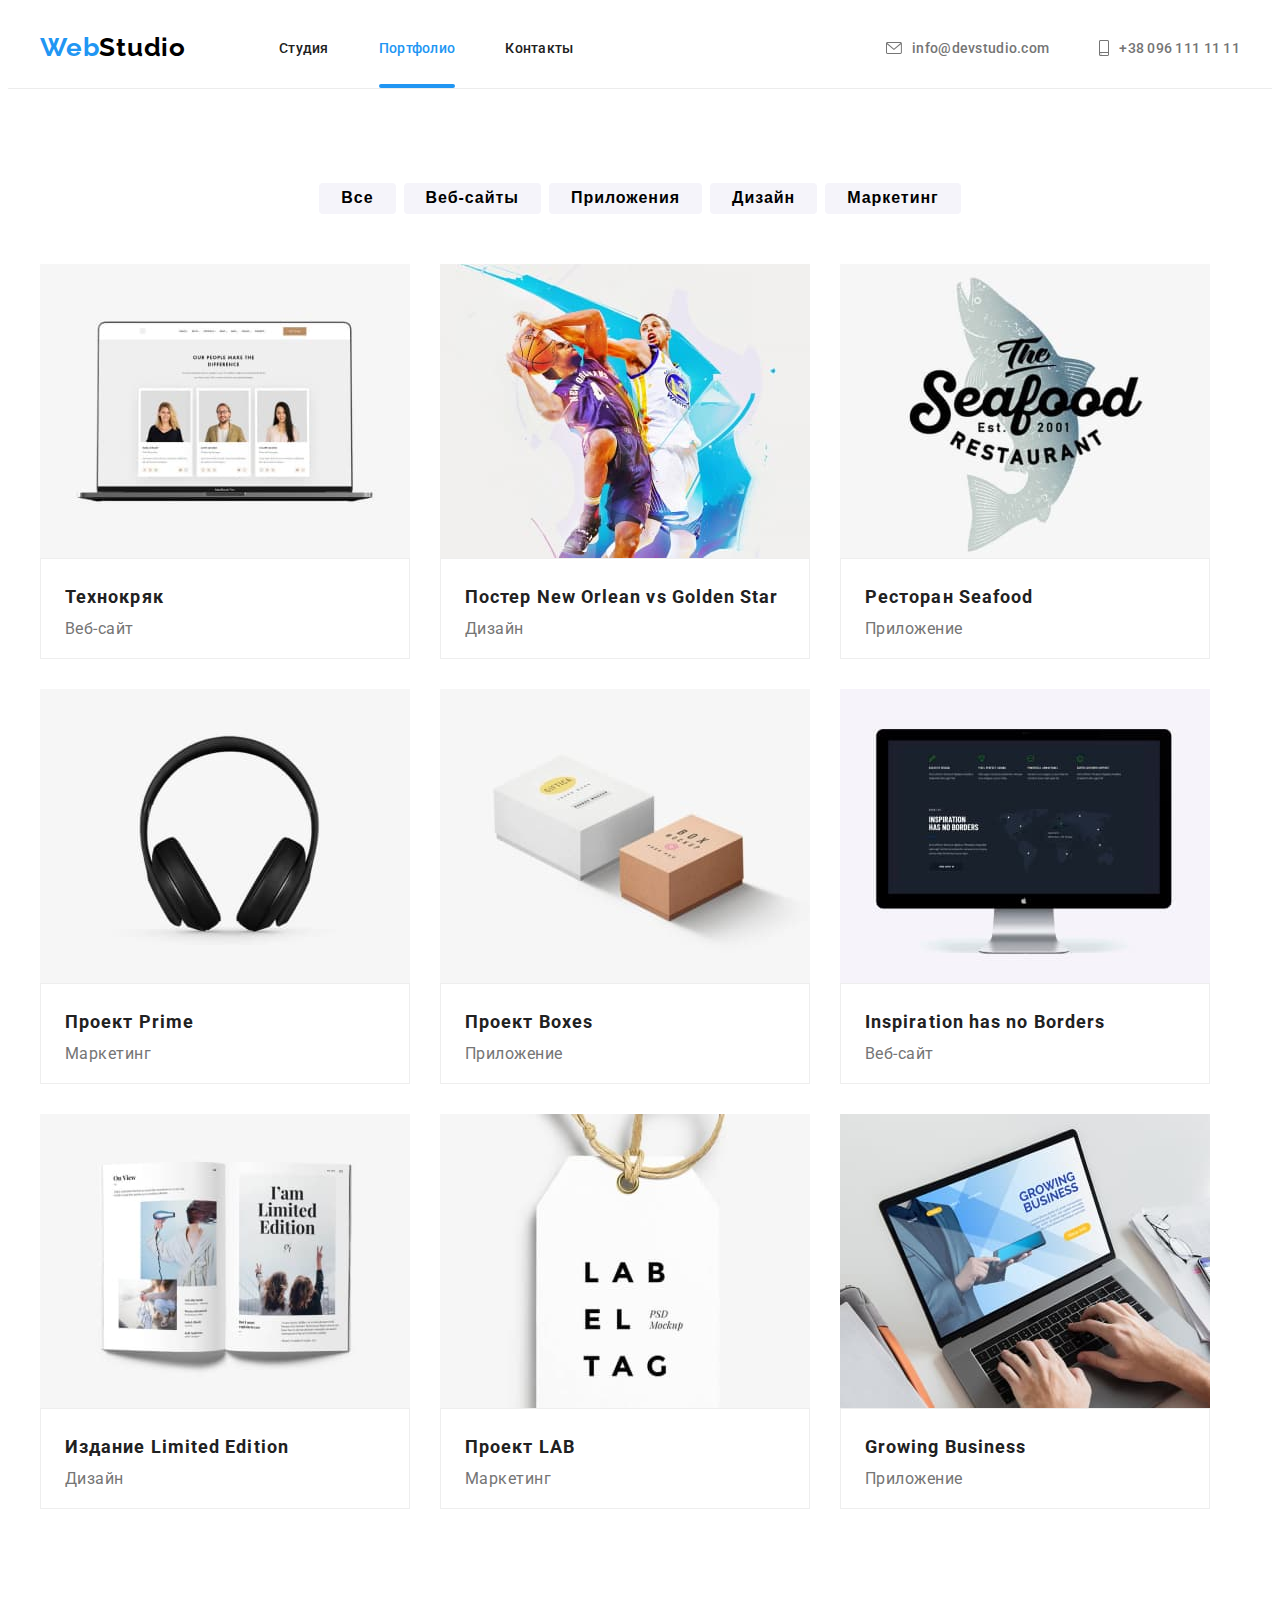
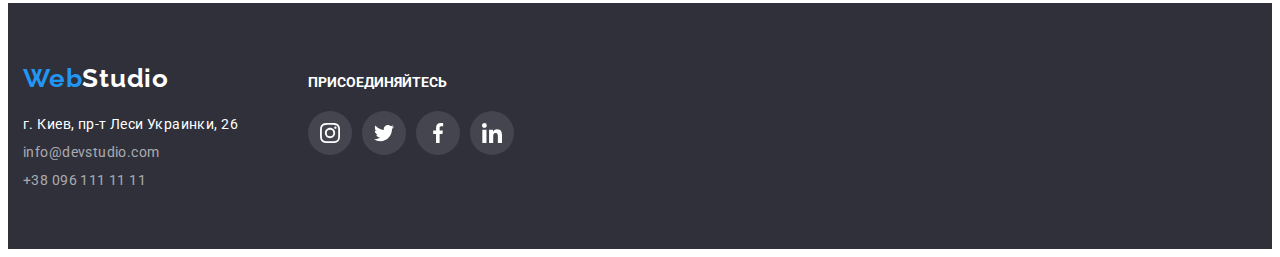
==== portfolio.html @ 785970d9 "added files from hw#5" ====
<!DOCTYPE html>
<html lang="ru">

<head>
  <meta charset="UTF-8" />
  <meta name="viewport" content="width=device-width, initial-scale=1.0" />
  <title>Portfolio</title>
  <link rel="preconnect" href="https://fonts.gstatic.com" />
  <link href="https://fonts.googleapis.com/css2?family=Raleway:wght@700&family=Roboto:wght@400;500;700;900&display=swap"
    rel="stylesheet" />
  <link rel="stylesheet" href="https://cdnjs.cloudflare.com/ajax/libs/modern-normalize/1.0.0/modern-normalize.min.css"
    integrity="sha512-ISS7cAi1PEhQ8jnbJpJZMd29NlhNj4AWYyLOSp2CE/CsHxTCu+r+t0D2yoJudVrd0/8fTVPUVDzY5Tvli75u/g=="
    crossorigin="anonymous" />
  <link rel="stylesheet" href="./css/styles.css" />
</head>

<body>
  <!-- Шапка сайта -->
  <header class="page-header portfolio-header">
    <div class="container page-header-menu">
      <nav class="nav">
        <a href="/" lang="en" class="logo-header">
          <span class="logo-web">Web</span><span class="logo-studio">Studio</span></a>
        <ul class="nav-list">
          <li class="nav-list-item">
            <a href="./index.html" class="nav-link">Студия</a>
          </li>
          <li class="nav-list-item">
            <a href="./portfolio.html" class="nav-link current">Портфолио</a>
          </li>
          <li class="nav-list-item">
            <a href="" class="nav-link">Контакты</a>
          </li>
        </ul>
      </nav>
      <ul class="header-contacts">
        <li class="header-contacts-item">
          <a class="email-link item" href="mailto:info@devstudio.com">
            <svg class="contacts-icon-mail">
              <use href="./images/sprite.svg#envelope"></use>
            </svg>
            info@devstudio.com
          </a>
        </li>
        <li class="header-contacts-item"><a class="tel-link item" href="tel:+380961111111">
            <svg class="contacts-icon-tel">
              <use href="./images/sprite.svg#smartphone"></use>
            </svg>
            +38 096 111 11 11</a></li>
      </ul>
    </div>
  </header>
  <main>
    <!-- Список проектов -->
    <section class="portfolio">
      <div class="container">
        <visually hidden>
          <h1 class="visually-hidden">Портфолио</h1>
        </visually>
        <ul class="filter-buttons">
          <li class="filter-items"><button class="modal-btn" type="button">Все</button></li>
          <li class="filter-items"><button class="modal-btn" type="button">Веб-сайты</button></li>
          <li class="filter-items">
            <button class="modal-btn" type="button">Приложения</button>
          </li>
          <li class="filter-items"><button class="modal-btn" type="button">Дизайн</button></li>
          <li class="filter-items"><button class="modal-btn" type="button">Маркетинг</button></li>
        </ul>

        <ul class="projects">
          <li class="projects-item">
            <a href="" class="portfolio-item-link">
              <div class="projects-thumb">
                <img src="./images/portfolio/tehno.jpg" alt="Веб-сайт" width="370" height="294" />
                <p class="description-thumb">
                  Технокряк это современная площадка распространения коронавируса. Компании используют эту платформу для
                  цифрового
                  шпионажа и атак на защищённые сервера конкурентов.
                </p>
              </div>

              <div class="projects-text">
                <h2 class="project-name">Технокряк</h2>
                <p class="project-type">Веб-сайт</p>
              </div>
            </a>
          </li>

          <li class="projects-item">
            <a href="" class="portfolio-item-link">
              <div class="projects-thumb">
                <img src="./images/portfolio/poster.jpg" alt="Постер" width="370" height="294" />
                <p class="description-thumb">
                  Технокряк это современная площадка распространения коронавируса. Компании используют эту платформу для
                  цифрового
                  шпионажа и атак на защищённые сервера конкурентов.
                </p>
              </div>

              <div class="projects-text">
                <h2 class="project-name">
                  Постер <span lang="en">New Orlean vs Golden Star</span>
                </h2>
                <p class="project-type">Дизайн</p>
              </div>
            </a>
          </li>

          <li class="projects-item">
            <a href="" class="portfolio-item-link">
              <div class="projects-thumb">
                <img src="./images/portfolio/resto.jpg" alt="Вывеска Ресторана Seafood" width="370" height="294" />
                <p class="description-thumb">
                  Технокряк это современная площадка распространения коронавируса. Компании используют эту платформу для
                  цифрового
                  шпионажа и атак на защищённые сервера конкурентов.
                </p>
              </div>


              <div class="projects-text">
                <h2 class="project-name">
                  Ресторан <span lang="en">Seafood</span>
                </h2>
                <p class="project-type">Приложение</p>
              </div>
            </a>
          </li>

          <li class="projects-item">
            <a href="" class="portfolio-item-link">
              <div class="projects-thumb">
                <img src="./images/portfolio/prime.jpg" alt="Наушники" width="370" height="294" />
                <p class="description-thumb">
                  Технокряк это современная площадка распространения коронавируса. Компании используют эту платформу для
                  цифрового
                  шпионажа и атак на защищённые сервера конкурентов.
                </p>
              </div>


              <div class="projects-text">
                <h2 class="project-name">
                  Проект <span lang="en">Prime</span>
                </h2>
                <p class="project-type">Маркетинг</p>
              </div>
            </a>
          </li>

          <li class="projects-item">
            <a href="" class="portfolio-item-link">
              <div class="projects-thumb">
                <img src="./images/portfolio/boxes.jpg" alt="Две коробке" width="370" height="294" />
                <p class="description-thumb">
                  Технокряк это современная площадка распространения коронавируса. Компании используют эту платформу для
                  цифрового
                  шпионажа и атак на защищённые сервера конкурентов.
                </p>
              </div>


              <div class="projects-text">
                <h2 class="project-name">
                  Проект <span lang="en">Boxes</span>
                </h2>
                <p class="project-type">Приложение</p>
              </div>
            </a>
          </li>

          <li class="projects-item">
            <a href="" class="portfolio-item-link">
              <div class="projects-thumb">
                <img src="./images/portfolio/inspiration.jpg" alt="Компьтер" width="370" height="294" />
                <p class="description-thumb">
                  Технокряк это современная площадка распространения коронавируса. Компании используют эту платформу для
                  цифрового
                  шпионажа и атак на защищённые сервера конкурентов.
                </p>
              </div>


              <div class="projects-text">
                <h2 class="project-name" lang="en">
                  Inspiration has no Borders
                </h2>
                <p class="project-type">Веб-сайт</p>
              </div>
            </a>
          </li>

          <li class="projects-item">
            <a href="" class="portfolio-item-link">
              <div class="projects-thumb">
                <img src="./images/portfolio/limited.jpg" alt="Журнал" width="370" height="294" />
                <p class="description-thumb">
                  Технокряк это современная площадка распространения коронавируса. Компании используют эту платформу для
                  цифрового
                  шпионажа и атак на защищённые сервера конкурентов.
                </p>
              </div>


              <div class="projects-text">
                <h2 class="project-name">
                  Издание <span lang="en">Limited Edition</span>
                </h2>
                <p class="project-type">Дизайн</p>
              </div>
            </a>
          </li>

          <li class="projects-item">
            <a href="" class="portfolio-item-link">
              <div class="projects-thumb">
                <img src="./images/portfolio/lab.jpg" alt="Бирка" width="370" height="294" />
                <p class="description-thumb">
                  Технокряк это современная площадка распространения коронавируса. Компании используют эту платформу для
                  цифрового
                  шпионажа и атак на защищённые сервера конкурентов.
                </p>
              </div>

              <div class="projects-text">
                <h2 class="project-name">Проект <span lang="en">LAB</span></h2>
                <p class="project-type">Маркетинг</p>
              </div>
            </a>
          </li>

          <li class="projects-item">
            <a href="" class="portfolio-item-link">
              <div class="projects-thumb">
                <img src="./images/portfolio/business.jpg" alt="Ноутбук" width="370" height="294" />
                <p class="description-thumb">
                  Технокряк это современная площадка распространения коронавируса. Компании используют эту платформу для
                  цифрового
                  шпионажа и атак на защищённые сервера конкурентов.
                </p>
              </div>


              <div class="projects-text">
                <h2 class="project-name" lang="en">Growing Business</h2>
                <p class="project-type">Приложение</p>
              </div>
            </a>
          </li>
        </ul>
      </div>
    </section>
  </main>
  <!-- Футер -->
  <footer class="dark-theme page-footer">
    <div class="container footer-container">
      <div class="footer-contacts">
        <a href="/" lang="en" class="logo">
          <span class="logo-web">Web</span><span class="logo-studio logo-footer">Studio</span></a>
        <address class="address">
          <ul class="contact-information-list">
            <li class="contact-information-list-item">
              <a class="contact-information-street" href="https://goo.gl/maps/Xq5LNaimfFNmLag48" target="_blank">г.
                Киев,
                пр-т Леси Украинки, 26</a>
            </li>
            <li class="contact-information-list-item">
              <a class="contact-information-email" href="mailto:info@devstudio.com">info@devstudio.com</a>
            </li>
            <li class="contact-information-list-item">
              <a class="contact-information-phone" href="tel:+380961111111">+38 096 111 11 11</a>
            </li>
          </ul>
        </address>
      </div>
      <div class="join-us">
        <p class="join-us-title">присоединяйтесь</p>
        <ul class="join-us-list">
          <li class="join-us-item">
            <a href="" class="join-us-link">
              <svg width="20" height="20">
                <use href="./images/sprite.svg#instagram"></use>
              </svg>
            </a>
          </li>
          <li class="join-us-item">
            <a href="" class="join-us-link">
              <svg width="20" height="20">
                <use href="./images/sprite.svg#twitter"></use>
              </svg>
            </a>
          </li>
          <li class="join-us-item">
            <a href="" class="join-us-link">
              <svg width="20" height="20">
                <use href="./images/sprite.svg#facebook"></use>
              </svg>
            </a>
          </li>
          <li class="join-us-item">
            <a href="" class="join-us-link">
              <svg width="20" height="20">
                <use href="./images/sprite.svg#linkedin"></use>
              </svg>
            </a>
          </li>
        </ul>
      </div>
    </div>

  </footer>





</body>

</html>
---- css/styles.css ----
:root {
  --text-font: "Roboto", sans-serif;
  --accent-color: #2196f3;
  --primary-text-color: #212121;
  --secondary-text-color: #757575;
  --dark-theme-color: #2f303a;
  --white-color: #ffffff;
  --black-color: #000000;
  --light-grey-color: rgba(255, 255, 255, 0.6);
  --light-grey-bg-color: #f5f4fa;
  --card-set-gap: 30px;
  --timing-function: cubic-bezier(0.4, 0, 0.2, 1);
}
body {
  font-family: var(--text-font);
  color: var(--primary-text-color);
}
h1,
h2,
h3,
h4,
h5,
h6,
p {
  margin: 0;
}

.address {
  font-style: normal;
}
/* ========== HEADER ========== */

.logo-studio,
.logo-web {
  font-family: Raleway;
  font-weight: 700;
  font-size: 26px;
  line-height: 1.192;
  letter-spacing: 0.03em;
  color: var(--black-color);
}
.logo-web {
  color: var(--accent-color);
}
.nav-link {
  display: block;
  padding-top: 32px;
  padding-bottom: 32px;

  font-weight: 500;
  font-size: 14px;
  line-height: 1.143;
  letter-spacing: 0.02em;
  color: var(--primary-text-color);

  transition: color 250ms var(--timing-function);
}

.nav-list .nav-link:hover,
.nav-list .nav-link:focus,
.nav-list .current {
  color: var(--accent-color);
}
.nav-list,
.nav-list {
  cursor: pointer;
}

.nav-list {
  display: flex;
}

.nav-list li:not(:last-child) {
  margin-right: 50px;
}

.header-contacts {
  display: flex;
  margin-left: auto;
}
.header-contacts li + li {
  margin-left: 50px;
}
.header-contacts-item {
  display: block;
  padding-top: 32px;
  padding-bottom: 32px;
}
.page-header-menu {
  display: flex;
  align-items: center;
  justify-content: space-between;
}
.nav {
  display: flex;
}

.logo-header {
  display: flex;
  padding-top: 24px;
  padding-bottom: 25px;
  margin-right: 93px;
}
.contacts-icon-mail {
  margin-right: 10px;
  fill: currentColor;
  width: 16px;
  height: 12px;
}
.contacts-icon-tel {
  margin-right: 10px;
  fill: currentColor;
  width: 10px;
  height: 16px;
}
.nav-list-item{
  position: relative;
}
/* ========== END HEADER ========== */

/* ========== COMPONENTS ========== */

.modal-btn {
  border: none;
  display: inline-block;
  font-weight: 700;
  font-size: 16px;
  line-height: 1.187;
  align-items: center;
  text-align: center;
  letter-spacing: 0.06em;
  background-color: var(--light-grey-bg-color);
  border-radius: 4px;
  padding: 6px 22px;

  transition: color 250ms var(--timing-function), 
  background-color 250ms var(--timing-function), 
  box-shadow 250ms var(--timing-function);
}
.filter-items:not(:last-child) {
  margin-right: 8px;
}
.modal-btn:hover,
.modal-btn:focus {
  background-color: var(--accent-color);
  color: var(--white-color);
  box-shadow: 0px 3px 1px rgb(0 0 0 / 10%), 0px 1px 2px rgb(0 0 0 / 8%), 0px 2px 2px rgb(0 0 0 / 12%);
}
a {
  text-decoration: none;
}
ul {
  list-style-type: none;
  padding: 0;
  margin: 0;
}

.dark-theme {
  background-color: var(--dark-theme-color);
}

.email-link,
.tel-link {
  display: flex;
  align-items: center;
  font-weight: 500;
  font-size: 14px;
  line-height: 1.143;
  letter-spacing: 0.02em;
  color: var(--secondary-text-color);

  transition: color 250ms var(--timing-function);
}
.email-link:hover,
.email-link:focus {
  color: var(--accent-color);
}
.tel-link:hover,
.tel-link:focus {
  color: var(--accent-color);
}

.section-title {
  font-weight: 700;
  font-size: 36px;
  line-height: 1.167;
  letter-spacing: 0.03em;
  color: var(--primary-text-color);
}
.container {
  width: 1200px;
  padding-left: 15px;
  padding-right: 15px;
  margin-left: auto;
  margin-right: auto;
  /*outline: 2px solid red;*/
}

.section {
  padding-bottom: 94px;
}
.visually-hidden {
  position: absolute;
  width: 1px;
  height: 1px;
  margin: -1px;
  border: 0;
  padding: 0;

  white-space: nowrap;
  clip-path: inset(100%);
  clip: rect(0 0 0 0);
  overflow: hidden;
}
.current::after {
  position: absolute;
  right: 0;
  bottom: 0;
  content: "";
  width: 100%;
  height: 4px;
  background-color: var(--accent-color);
  border-radius: 2px;
}
/* ========== END COMPONENTS ========== */

/* ========== HERO ========== */
.hero {
  justify-content: center;
  display: flex;
  text-align: center;
  padding-top: 200px;
  padding-bottom: 200px;
}
.hero-title {
  font-weight: 900;
  font-size: 44px;
  line-height: 1.363;
  letter-spacing: 0.06em;
  text-transform: uppercase;
  color: var(--white-color);
  margin-top: 0;
  margin-bottom: 30px;
}

.hero-btn {
  display: inline-block;
  font-weight: 700;
  font-size: 16px;
  line-height: 1.875;
  letter-spacing: 0.06em;
  color: var(--white-color);
  background-color: var(--accent-color);
  border-radius: 4px;
  min-width: 200px;
  height: 50px;
  padding: 10px 32px;
  border: 0;
  text-align: center;

  transition: background-color 250ms var(--timing-function);
}

.hero-btn:hover,
.hero-btn:focus {
  background-color: var(--accent-color);
}
.hero-btn {
  cursor: pointer;
}
.hero-text {
  max-width: 696px;
}
.overlay {
  height: 600px;
  max-width: 1600px;
  margin-left: auto;
  margin-right: auto;
  background-color: #c4c4c4;
  background-image: linear-gradient(
      to right,
      rgba(47, 48, 58, 0.4),
      rgba(47, 48, 58, 0.4)
    ),
    url(../images/main/hero.jpg);
  background-repeat: no-repeat;
  background-size: cover;
  background-position: center;
}

.backdrop {
  position: fixed;
  top: 0;
  left: 0;
  width: 100%;
  height: 100%;
  background-color: rgba(0, 0, 0, 0.2);
  transition: all 1000ms var(--timing-function);
}
.backdrop.is-hidden {
  opacity: 0;
  pointer-events: none;
}
.modal {
  position: absolute;
  top: 50%;
  left: 50%;
  transform: translate(-50%, -50%);

  min-width: 528px;
  min-height: 521px;
  background-color: var(--white-color);
}
.close-btn{
  position: absolute;
    right: 8px;
    top: 8px;
    display: flex;
    justify-content: center;
    align-items: center;
    width: 30px;
    height: 30px;
    border-radius: 50%;
    border: 1px solid rgba(0, 0, 0, 0.1);
    background-color: transparent;
    cursor: pointer;
    outline: none;
}
.close-icon{
  width: 18px;
  height: 18px;
  fill: var(--black-color);
}
/* ========== END HERO ========== */

/* ========== Features========== */
.feature-title {
  font-weight: 700;
  font-size: 14px;
  line-height: 1.142;
  letter-spacing: 0.03em;
  text-transform: uppercase;
  color: var(--primary-text-color);
  margin-bottom: 10px;
}
.feature-text {
  font-size: 14px;
  line-height: 1.714;
  letter-spacing: 0.03em;
  color: var(--secondary-text-color);
}
.list-item:not(:last-child) {
  margin-right: 30px;
}

.feature-section {
  padding-top: 94px;
}
.list {
  display: flex;
}
.list > .list-item {
  min-width: 270px;
}
.features-icon {
  display: flex;
  width: 270px;
  height: 120px;
  align-items: center;
  justify-content: center;
  background-color: var(--light-grey-bg-color);
  margin-bottom: 30px;
  border-radius: 4px;
}
/* ========== End Feature========== */

/* ==========  what-we-do========== */

.what-we-do {
  text-align: center;
}
.what-we-do-title {
  margin-bottom: 50px;
}
.what-we-do-list-item:not(:last-child) {
  margin-right: 30px;
}
.what-we-do-list-item{
  position: relative;
}
.what-we-do-text{
position: absolute;
bottom: 0;
width: 100%;
display: block;

font-weight: bold;
font-size: 14px;
line-height: 1.143
text-align: center;
letter-spacing: 0.03em;
text-transform: uppercase;
padding-top: 27px;
padding-bottom: 27px;

color: var(--white-color);
background-color: rgba(47, 48, 58, 0.8);
}
/* ========== what-we-do========== */
/* ========== Our team========== */
.our-team-section {
  background-color: var(--light-grey-bg-color);
  text-align: center;
  padding-top: 94px;
}
.our-team-title {
  margin-bottom: 50px;
}
.team-member {
  font-weight: 500;
  font-size: 16px;
  line-height: 1.188;
  letter-spacing: 0.03em;
  color: var(--primary-text-color);
  margin-bottom: 10px;
}
.job-title {
  font-size: 16px;
  line-height: 1.188;
  letter-spacing: 0.03em;
  color: var(--secondary-text-color);
}
.list-our-team {
  display: flex;
  justify-content: center;
}
.team-list-item:not(:last-child) {
  margin-right: 30px;
}
.text-our-team {
  padding-top: 30px;
  padding-left: 20px;
  padding-right: 20px;
  padding-bottom: 30px;
}

.team-list-item {
  width: 270px;
  background-color: var(--white-color);
  box-shadow: 0px 1px 3px rgba(0, 0, 0, 0.12), 0px 1px 1px rgba(0, 0, 0, 0.14),
    0px 2px 1px rgba(0, 0, 0, 0.2);
  border-radius: 0px 0px 4px 4px;
}
.social-list {
  display: flex;
  justify-content: center;
  margin-top: 16px;
  
}
.social-item {
  width: 44px;
  height: 44px;
  border-radius: 50%;

  transition: background-color 250ms var(--timing-function);
}
.social-item:not(:last-child) {
  margin-right: 10px;
}
.social-item:hover {
  background-color: var(--accent-color);
}
.link-network {
  width: 100%;
  height: 100%;
  border-radius: 50%;
  display: flex;
  justify-content: center;
  align-items: center;
  fill: #afb1b8;

  transition: fill 250ms var(--timing-function);
}
.link-network:hover {
  fill: var(--white-color);
}
.icon-network {
  width: 20px;
  height: 20px;
}
/* ========== End Our team========== */

/* ========== Clients========== */
.clients .container {
  padding: 94px 15px;
}
.clients-title {
  display: block;
  margin-bottom: 50px;
  text-align: center;
  font-weight: 700;
  font-size: 36px;
  line-height: 1.16;
  color: var(--primary-text-color);
}
.list-clients {
  display: flex;
  justify-content: center;
}
.item-clients {
  width: 170px;
  height: 90px;
}
.item-clients:not(:last-child) {
  margin-right: 30px;
}
.link-clients {
  width: 100%;
  height: 100%;
  display: flex;
  border: 1px solid #afb1b8;
  border-radius: 4px;
  justify-content: center;
  align-items: center;
  fill: #afb1b8;

  transition: fill 250ms var(--timing-function),
  border-color 250ms var(--timing-function);
}

.link-clients:hover {
  border-color: var(--accent-color);
}
.link-clients:hover {
  fill: var(--accent-color);
}
/* ========== End Clients========== */

/* ========== Footer========== */
.contact-information-street {
  font-size: 14px;
  line-height: 1.171;
  letter-spacing: 0.03em;
  color: var(--white-color);
}
.contact-information-email,
.contact-information-phone {
  font-size: 14px;
  line-height: 1.171;
  letter-spacing: 0.03em;
  color: var(--light-grey-color);
}
.logo-footer {
  color: var(--white-color);
}
.page-footer {
  padding-top: 60px;
  padding-bottom: 60px;
}
.logo {
  display: block;
  margin-bottom: 20px;
}
.contact-information-list-item:not(:last-child) {
  margin-bottom: 9px;
}
.join-us {
  align-items: baseline;
}
.join-us-title {
  color: var(--white-color);
  font-weight: 700;
  font-size: 14px;
  line-height: 1.14;
  text-transform: uppercase;
  margin-bottom: 20px;
  display: block;
}
.join-us-list {
  display: flex;
}
.join-us-item {
  width: 44px;
  height: 44px;
}
.join-us-item:not(:last-child) {
  margin-right: 10px;
}
.join-us-link {
  width: 100%;
  height: 100%;
  border-radius: 50%;
  display: flex;
  background: rgba(255, 255, 255, 0.1);
  justify-content: center;
  align-items: center;
  fill: var(--white-color);

  transition: background-color 250ms var(--timing-function);
}
.footer-container {
  display: flex;
  padding-right: 70px;
  align-items: baseline;
}
.join-us-link:hover {
  background-color: var(--accent-color);
}
.footer-contacts {
  margin-right: 70px;
}
/* ========== End Footer========== */

/* ========== Portfolio ========== */
.portfolio {
  padding-top: 94px;
  padding-bottom: 94px;
}

.portfolio-header {
  border-bottom: 1px solid #ececec;
}
.filter-buttons {
  display: flex;
  justify-content: center;
}
.project-name {
  font-weight: 700;
  font-size: 18px;
  line-height: 2;
  letter-spacing: 0.06em;
  color: var(--primary-text-color);
  margin-bottom: 4px;
}
.project-type {
  font-size: 16px;
  line-height: 1.187;
  letter-spacing: 0.03em;
  color: var(--secondary-text-color);
}
.projects {
  margin-top: 50px;
  display: flex;
  flex-wrap: wrap;
}

.projects-item {
  position: relative;
  display: block;
  margin-bottom: 30px;
  margin-right: 30px;
  width: 370px;
}
.projects-item:nth-child(3n) {
  margin-right: 0;
}
.projects-item:nth-last-child(-n + 3) {
  margin-bottom: 0;
}

.projects-text {
  padding: 20px 24px;
  border: 1px solid #eee;
}

img {
  display: block;
  max-width: 100%;
  height: auto;
}

.portfolio-item-link {
  display: inline-block;
  width: 100%;
  height: 100%;

  transition: box-shadow 250ms var(--timing-function);
}

.portfolio-item-link:hover,
.portfolio-item-link:focus {
  box-shadow: 0px 1px 1px rgba(0, 0, 0, 0.12), 0px 4px 4px rgba(0, 0, 0, 0.06),
    1px 4px 6px rgba(0, 0, 0, 0.16);
}
.projects-thumb {
  position: relative;
  overflow: hidden;
}
   

.description-thumb {
  position: absolute;
  top: 0;
  left: 0;
  font-size: 18px;
  line-height: 1.555;
  letter-spacing: 0.03em;
  color: var(--white-color);
  padding: 63px 24px;
  width: 100%;
  height: 100%;
  background-color: var(--accent-color);
  transform: translateY(100%);
 
  transition: transform 250ms var(--timing-function);
}

.portfolio-item-link:hover .description-thumb,
.portfolio-item-link:focus .description-thumb{
  transform: translateY(0%);
  
}


/* ========== END Portfolio ========== */

/* ========== second type to do Portfolio ========== */

.card-set {
  display: flex;
  flex-wrap: wrap;
  margin-top: calc(-1 * var(--card-set-gap));
  margin-left: calc(-1 * var(--card-set-gap));
  margin-top: 34px;
  margin-bottom: 94px;
}
.card-set > .item {
  flex-basis: calc(100% / 3 - var(--card-set-gap));
  margin-left: var(--card-set-gap);
  margin-top: var(--card-set-gap);
}
/*Card*/

.card-text {
  font-size: 16px;
  line-height: 1.187;
  letter-spacing: 0.03em;
  color: var(--secondary-text-color);
  margin-top: 4px;
}

.card-content {
  padding: 20px 24px;
  border: 1px solid #eee;
}
.card-heading {
  font-weight: 700;
  font-size: 18px;
  line-height: 2;
  letter-spacing: 0.06em;
  color: var(--primary-text-color);
}
/* ==========end second type to do Portfolio ========== */
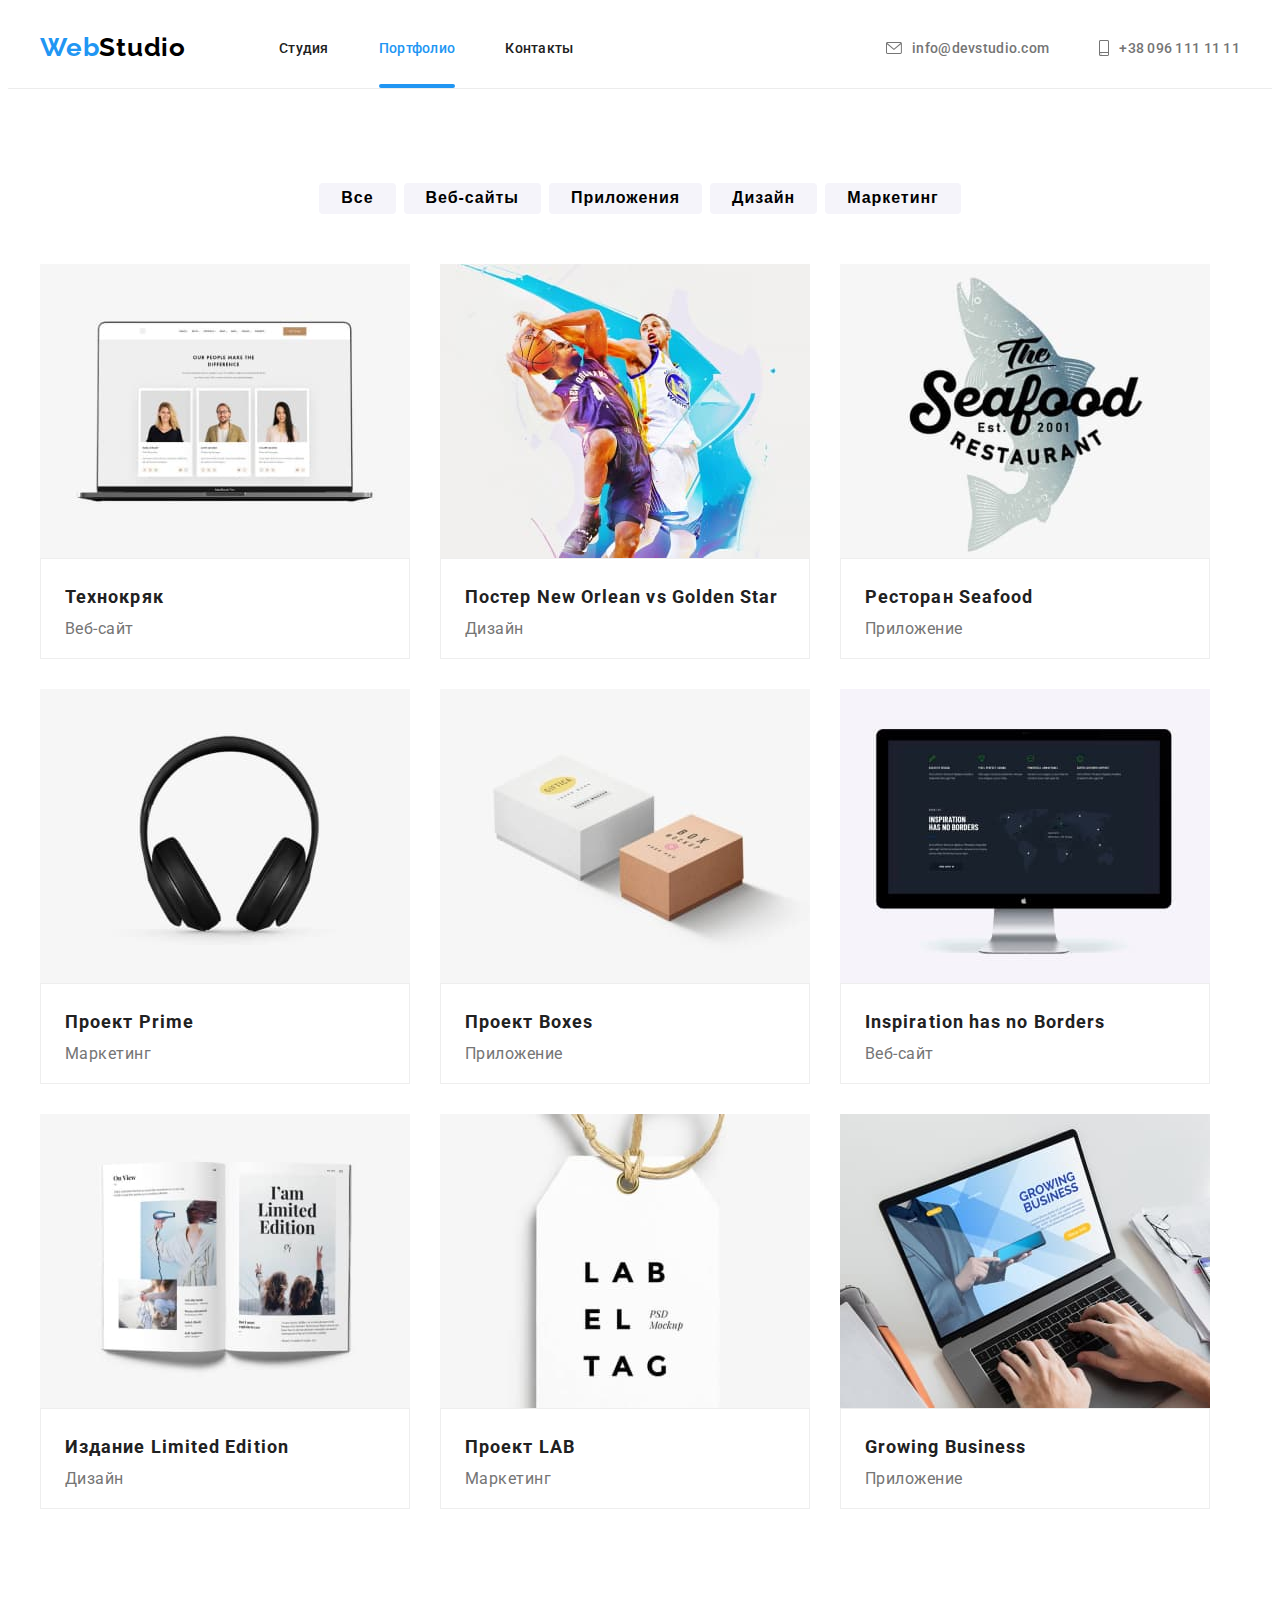
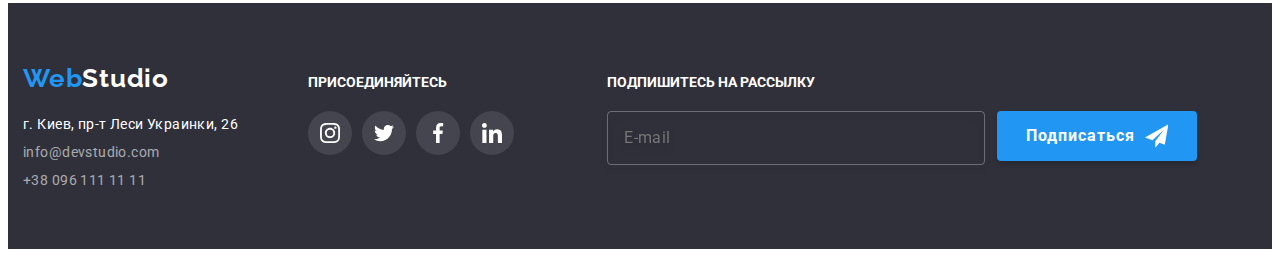
==== commit bebc65c4: "added signup part" ====
--- a/portfolio.html
+++ b/portfolio.html
@@ -306,6 +306,20 @@
           </li>
         </ul>
       </div>
+
+      <div class="sign-up">
+        <form action="" class="sign-up-form">
+          <p class="sign-up-title">Подпишитесь на рассылку</p>
+          <div class="sign-up-div">
+            <label for="" class="sign-up-input-label">
+              <input class="sign-up-email" type="email" name="user-email" placeholder="E-mail" autocomplete="off">
+            </label>
+            <button type="submit" class="sign-up-btn">Подписаться <svg class="sign-up-icon">
+                <use href="./images/sprite.svg#send-icon"></use>
+              </svg></button>
+          </div>
+        </form>
+      </div>
     </div>
 
   </footer>
--- a/css/styles.css
+++ b/css/styles.css
@@ -210,6 +210,16 @@
   white-space: nowrap;
   clip-path: inset(100%);
   clip: rect(0 0 0 0);
+  overflow: hidden;
+}
+.visually-hidden {
+  position: absolute !important;
+  clip: rect(1px 1px 1px 1px); /* IE6, IE7 */
+  clip: rect(1px, 1px, 1px, 1px);
+  padding: 0 !important;
+  border: 0 !important;
+  height: 1px !important;
+  width: 1px !important;
   overflow: hidden;
 }
 .current::after {
@@ -307,9 +317,10 @@
   left: 50%;
   transform: translate(-50%, -50%);
 
-  min-width: 528px;
-  min-height: 521px;
+  width: 528px;
+  height: 521px;
   background-color: var(--white-color);
+  padding: 40px;
 }
 .close-btn{
   position: absolute;
@@ -331,6 +342,144 @@
   height: 18px;
   fill: var(--black-color);
 }
+
+
+.modal-form{
+  display: flex;
+  flex-direction: column;
+}
+.modal-form-input-label{
+  
+}
+.modal-form-input-wrap{
+  display: block;
+position: relative;
+}
+
+.modal-form-input{
+  display: block;
+  width: 100%;
+  height: 40px;
+  border: 1px solid rgba(33, 33, 33, 0.2);
+  border-radius: 4px;
+  padding-left: 42px;
+  transition: border-color 250ms var(--timing-function);
+}
+.modal-form-input:focus{
+  outline: none;
+  border-color: var(--accent-color);
+}
+.modal-form-input:focus + .modal-form-icon{
+  fill: var(--accent-color);
+}
+.modal-form-icon{
+  width: 18px;
+  height: 18px;
+  display: block;
+  position: absolute;
+  top: 50%;
+  left: 12px;
+  transform: translateY(-50%);
+  transition: fill 250ms var(--timing-function);
+}
+.modal-form-message{
+  font-size: 14px;
+line-height: 1.143;
+letter-spacing: 0.01em;
+
+  display: block;
+  width: 100%;
+  height: 120px;
+  border: 1px solid rgba(33, 33, 33, 0.2);
+  border-radius: 4px;
+  resize: none;
+  transition: border-color 250ms var(--timing-function);
+  padding: 12px 16px;
+}
+.modal-form-message::placeholder{
+color: rgba(117, 117, 117, 0.5);
+}
+.modal-form-message:focus{
+outline: none;
+border-color: var(--accent-color);
+}
+.modal-form-check-policy:checked + .modal-form-label-policy::before{
+  background-image: url(../images/main/check-icon.svg);
+  background-color: var(--accent-color);
+  background-repeat: no-repeat;
+  background-size: cover;
+  background-position: center;
+}
+.modal-form-check-policy:focus + .modal-form-label-policy::before{
+  outline: 1 px soli var(--accent-color);
+}
+.modal-form-label-policy::before{
+  display: inline-block;
+  content: "";
+  width: 16px;
+  height: 15px;
+  border: 2px solid var(--primary-text-color);
+  margin-right: 7px;
+  border-radius: 3px;
+  transition: background-color 250ms var(--timing-function), fill 250ms var(--timing-function), box-shadow 250ms var(--timing-function), border 250ms var(--timing-function);
+  cursor: pointer;
+}
+.modal-form-label-policy{
+  display: flex;
+  align-items: center;
+  flex-wrap: wrap;
+font-size: 14px;
+line-height: 24px;
+/* identical to box height, or 171% */
+letter-spacing: 0.03em;
+color: #757575;
+}
+
+.modal-form-btn {
+  display: inline-block;
+  font-weight: 700;
+  font-size: 16px;
+  line-height: 1.875;
+  letter-spacing: 0.06em;
+  color: var(--white-color);
+  background-color: var(--accent-color);
+  border-radius: 4px;
+  min-width: 200px;
+  height: 50px;
+  padding: 10px 32px;
+  border: 0;
+  text-align: center;
+
+  transition: background-color 250ms var(--timing-function);
+  cursor: pointer;
+  align-self: center;
+}
+
+.modal-form-btn:hover,
+.modal-form-btn:focus {
+  background-color: var(--accent-color);
+}
+.agreement-link{
+font-size: 14px;
+line-height: 1.714;
+letter-spacing: 0.03em;
+text-decoration-line: underline;
+color: var(--accent-color);
+}
+.modal-form-input-label{
+font-size: 12px;
+line-height: 14px;
+letter-spacing: 0.01em;
+color: var(--secondary-text-color);
+}
+.modal-form-title{
+font-weight: bold;
+font-size: 20px;
+line-height: 1.15;
+text-align: center;
+letter-spacing: 0.03em;
+color: var(--primary-text-color);
+}
 /* ========== END HERO ========== */
 
 /* ========== Features========== */
@@ -566,15 +715,17 @@
 }
 .join-us {
   align-items: baseline;
-}
-.join-us-title {
+  margin-right: 93px;
+}
+.join-us-title,
+.sign-up-title {
+  display: inline-block;
   color: var(--white-color);
   font-weight: 700;
   font-size: 14px;
   line-height: 1.14;
   text-transform: uppercase;
   margin-bottom: 20px;
-  display: block;
 }
 .join-us-list {
   display: flex;
@@ -598,6 +749,65 @@
 
   transition: background-color 250ms var(--timing-function);
 }
+form{
+  margin: 0;
+  display: block;
+}
+.sign-up{
+display: flex;
+align-items: center;
+}
+.sign-up-email{
+  display: flex;
+    width: 358px;
+    height: 50px;
+    background-color: transparent;
+    border: 1px solid rgba(255, 255, 255, 0.3);
+    filter: drop-shadow(0px 4px 4px rgba(0, 0, 0, 0.15));
+    border-radius: 4px;
+    margin-right: 12px;
+    font-family: inherit;
+    font-style: normal;
+    font-weight: 400;
+    font-size: 16px;
+    line-height: 1.25;
+    letter-spacing: 0.03em;
+    padding-left: 16px;
+    outline: none;
+    color: var(--white-color);
+}
+.sign-up-btn{
+  display: flex;
+    align-items: center;
+    width: 200px;
+    height: 50px;
+    font-family: Roboto;
+    font-weight: 700;
+    font-size: 16px;
+    line-height: 1.87;
+    letter-spacing: 0.06em;
+    color: var(--white-color);
+    background-color: var(--accent-color);
+    box-shadow: 0px 4px 4px rgb(0 0 0 / 15%);
+    border-radius: 4px;
+    border: none;
+    padding-left: 29px;
+    padding-right: 29px;
+}
+.sign-up-div{
+  display: flex;
+}
+ 
+  svg:not(:root) {
+    overflow: hidden;
+}
+    .sign-up-icon{
+    width: 24px;
+    height: 24px;
+    margin-left: 10px;
+    fill: var(--white-color);
+    }
+
 .footer-container {
   display: flex;
   padding-right: 70px;
